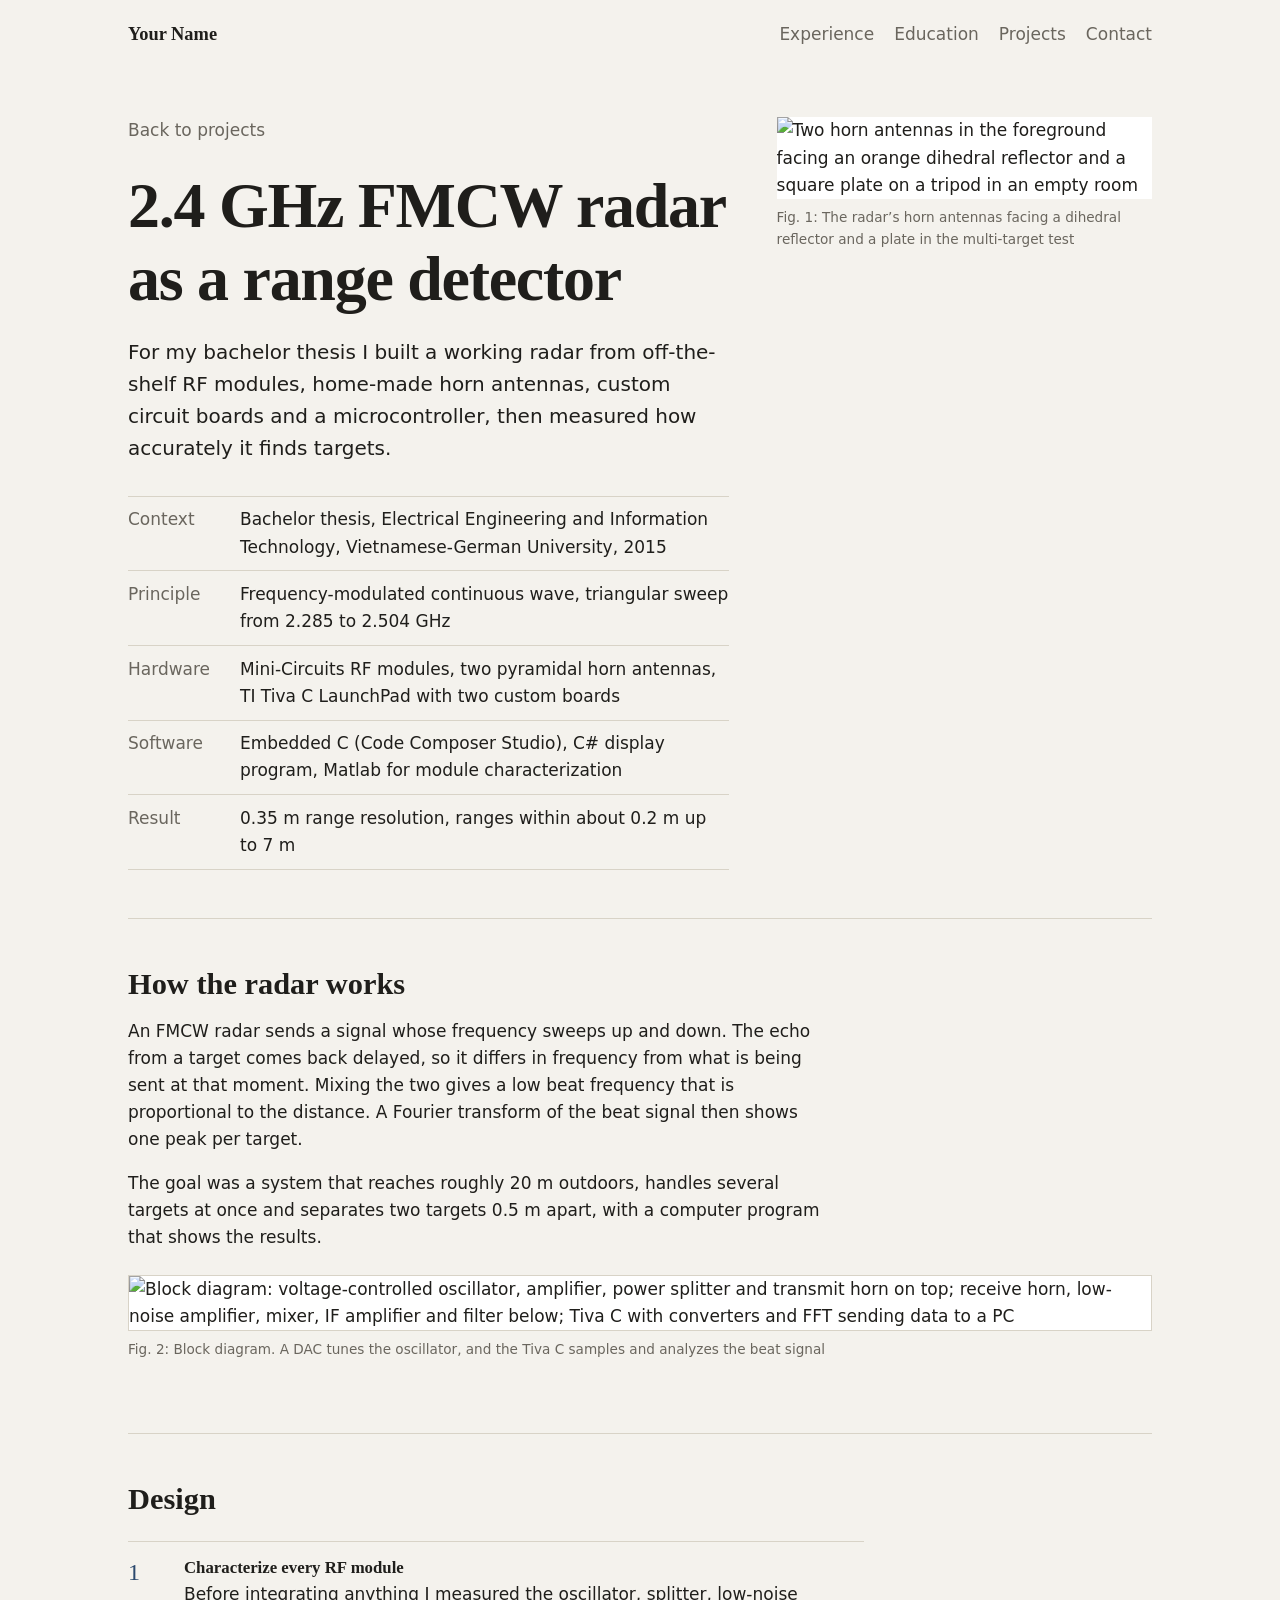
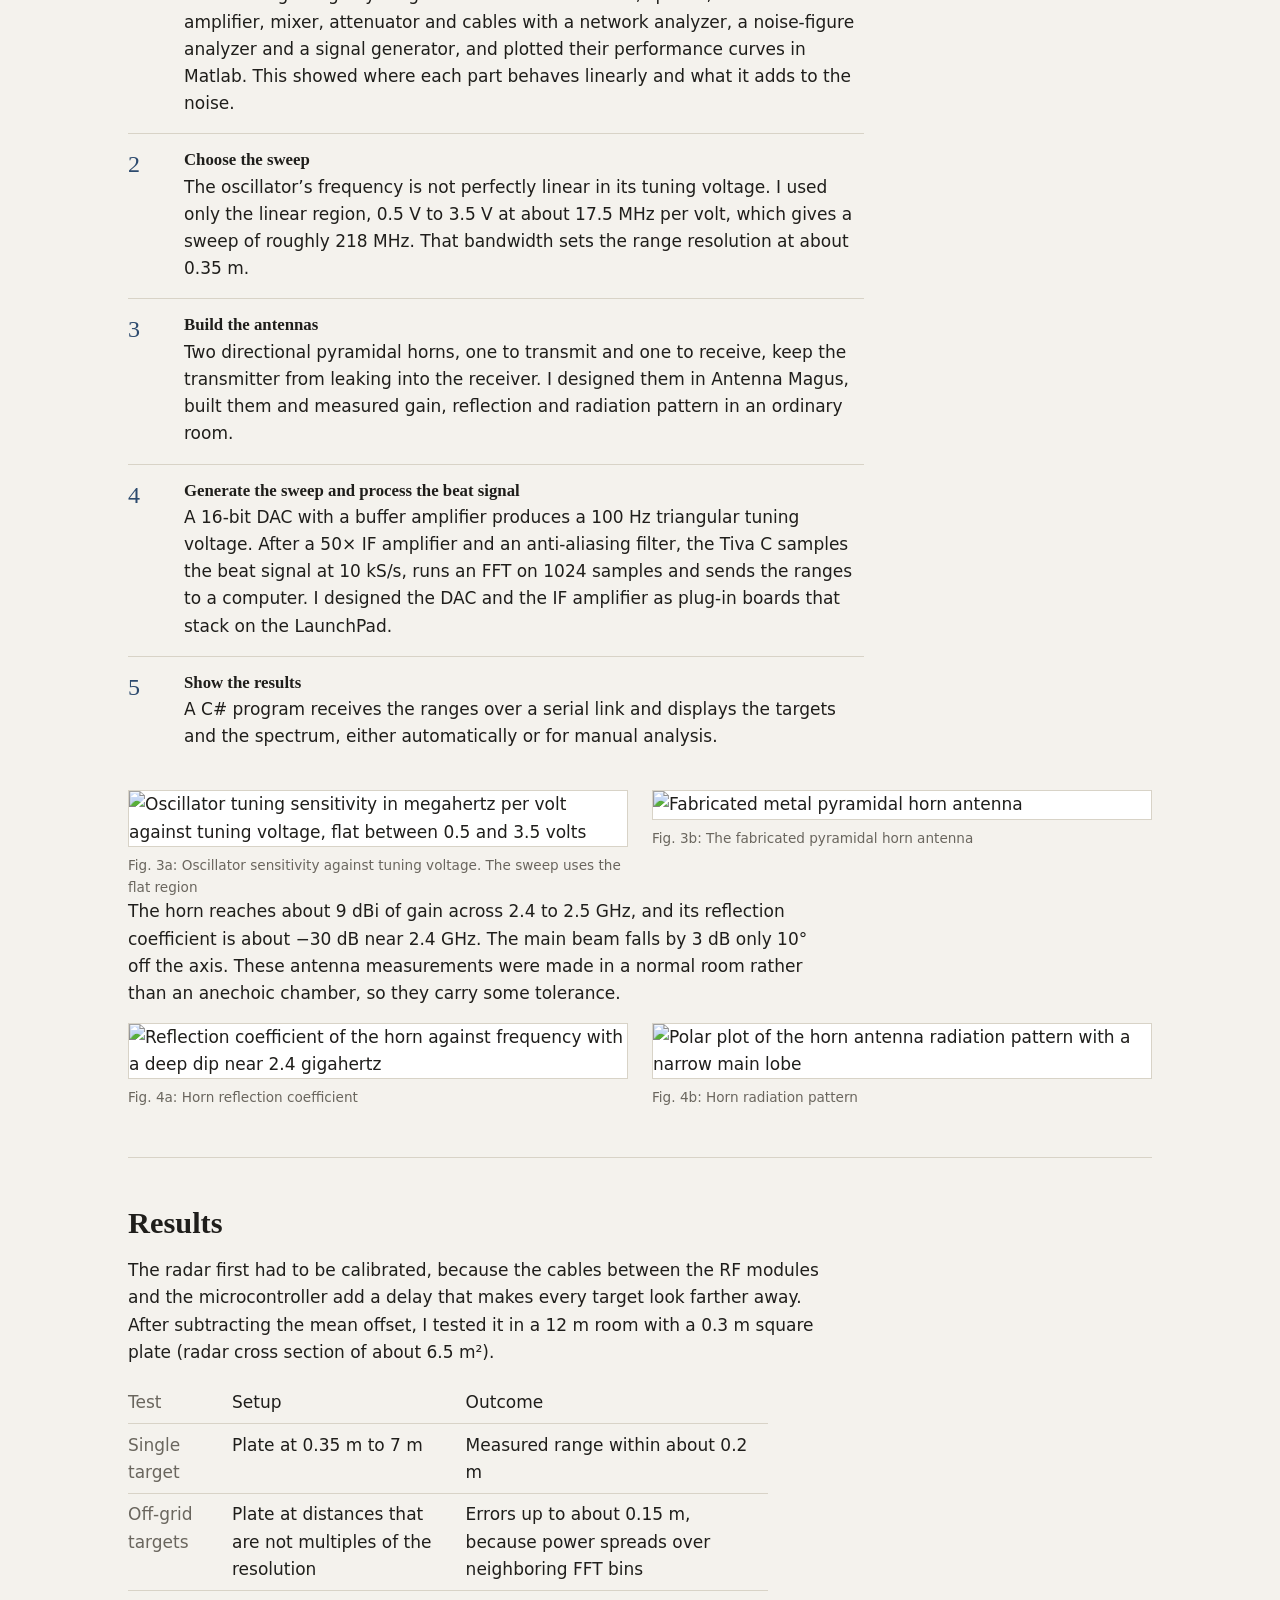
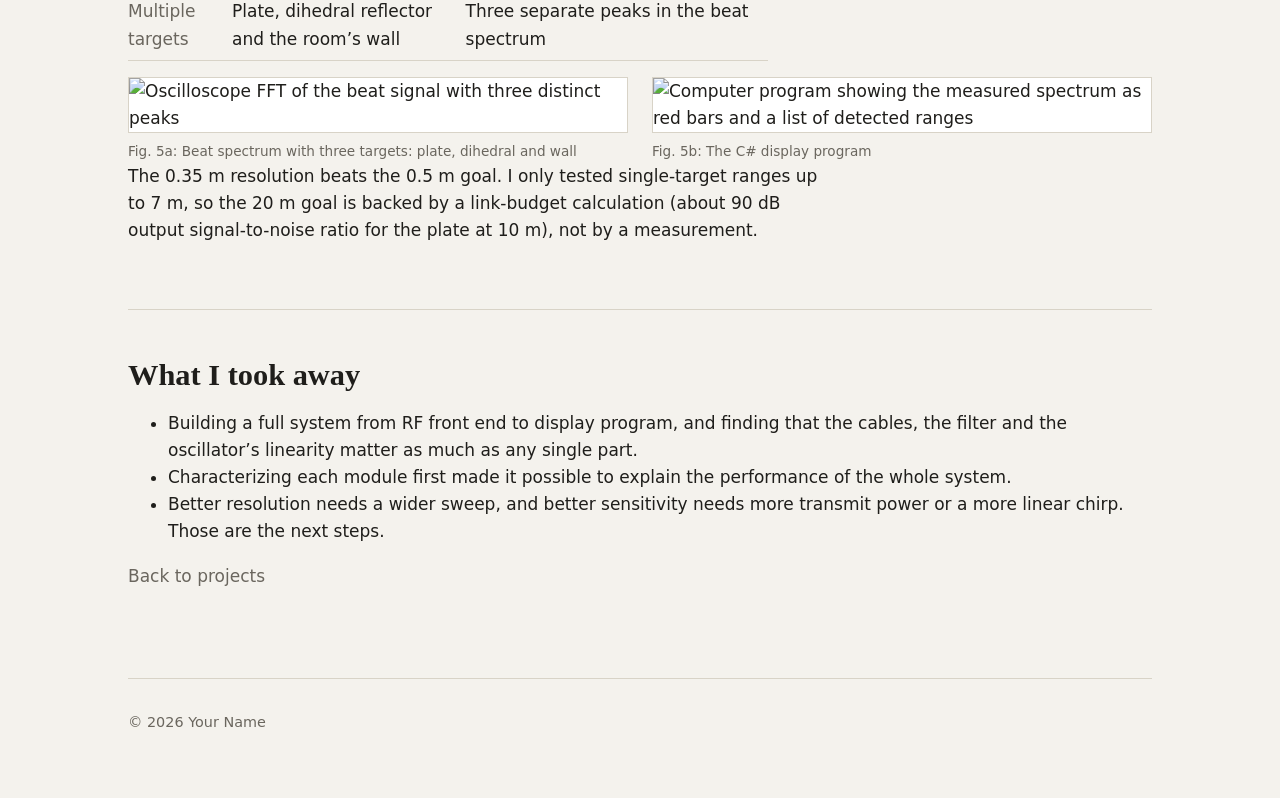
==== projects/fmcw-radar.html @ d1fd4652 "Create fmcw-radar.html" ====
<!DOCTYPE html>
<html lang="en">
<head>
  <meta charset="utf-8">
  <meta name="viewport" content="width=device-width, initial-scale=1">
  <title>2.4 GHz FMCW radar as a range detector — Your Name</title>
  <meta name="description" content="Bachelor thesis: designing, building and characterizing a 2.4 GHz frequency-modulated continuous-wave radar from RF modules, custom horn antennas and a microcontroller.">
  <meta name="theme-color" content="#f4f2ed">
  <link rel="stylesheet" href="../style.css">
</head>

<body class="case">
  <a class="skip" href="#main">Skip to content</a>

  <header class="site-header">
    <a class="brand" href="../index.html">Your Name</a>
    <nav aria-label="Main">
      <a href="../index.html#experience">Experience</a>
      <a href="../index.html#education">Education</a>
      <a href="../index.html#projects">Projects</a>
      <a href="../index.html#contact">Contact</a>
    </nav>
  </header>

  <main id="main">

    <!-- ===== Title and key facts ===== -->
    <section class="hero">
      <div class="hero-text">
        <a class="back" href="../index.html#projects">Back to projects</a>
        <h1>2.4 GHz FMCW radar as a range detector</h1>
        <p class="lead">
          For my bachelor thesis I built a working radar from off-the-shelf RF modules, home-made horn
          antennas, custom circuit boards and a microcontroller, then measured how accurately it finds targets.
        </p>
        <dl class="facts">
          <div><dt>Context</dt><dd>Bachelor thesis, Electrical Engineering and Information Technology, Vietnamese-German University, 2015</dd></div>
          <div><dt>Principle</dt><dd>Frequency-modulated continuous wave, triangular sweep from 2.285 to 2.504 GHz</dd></div>
          <div><dt>Hardware</dt><dd>Mini-Circuits RF modules, two pyramidal horn antennas, TI Tiva C LaunchPad with two custom boards</dd></div>
          <div><dt>Software</dt><dd>Embedded C (Code Composer Studio), C# display program, Matlab for module characterization</dd></div>
          <div><dt>Result</dt><dd>0.35 m range resolution, ranges within about 0.2 m up to 7 m</dd></div>
        </dl>
      </div>

      <figure class="portrait">
        <img src="../assets/radar-setup.jpg" alt="Two horn antennas in the foreground facing an orange dihedral reflector and a square plate on a tripod in an empty room">
        <figcaption>Fig. 1: The radar’s horn antennas facing a dihedral reflector and a plate in the multi-target test</figcaption>
      </figure>
    </section>

    <!-- ===== How it works ===== -->
    <section id="concept">
      <h2>How the radar works</h2>
      <p>
        An FMCW radar sends a signal whose frequency sweeps up and down. The echo from a target comes
        back delayed, so it differs in frequency from what is being sent at that moment. Mixing the two
        gives a low beat frequency that is proportional to the distance. A Fourier transform of the beat
        signal then shows one peak per target.
      </p>
      <p>
        The goal was a system that reaches roughly 20 m outdoors, handles several targets at once and
        separates two targets 0.5 m apart, with a computer program that shows the results.
      </p>
      <figure>
        <img src="../assets/radar-block.png" alt="Block diagram: voltage-controlled oscillator, amplifier, power splitter and transmit horn on top; receive horn, low-noise amplifier, mixer, IF amplifier and filter below; Tiva C with converters and FFT sending data to a PC">
        <figcaption>Fig. 2: Block diagram. A DAC tunes the oscillator, and the Tiva C samples and analyzes the beat signal</figcaption>
      </figure>
    </section>

    <!-- ===== Design ===== -->
    <section id="design">
      <h2>Design</h2>
      <ol class="steps">
        <li>
          <div>
            <h3>Characterize every RF module</h3>
            <p>Before integrating anything I measured the oscillator, splitter, low-noise amplifier, mixer, attenuator and cables with a network analyzer, a noise-figure analyzer and a signal generator, and plotted their performance curves in Matlab. This showed where each part behaves linearly and what it adds to the noise.</p>
          </div>
        </li>
        <li>
          <div>
            <h3>Choose the sweep</h3>
            <p>The oscillator’s frequency is not perfectly linear in its tuning voltage. I used only the linear region, 0.5 V to 3.5 V at about 17.5 MHz per volt, which gives a sweep of roughly 218 MHz. That bandwidth sets the range resolution at about 0.35 m.</p>
          </div>
        </li>
        <li>
          <div>
            <h3>Build the antennas</h3>
            <p>Two directional pyramidal horns, one to transmit and one to receive, keep the transmitter from leaking into the receiver. I designed them in Antenna Magus, built them and measured gain, reflection and radiation pattern in an ordinary room.</p>
          </div>
        </li>
        <li>
          <div>
            <h3>Generate the sweep and process the beat signal</h3>
            <p>A 16-bit DAC with a buffer amplifier produces a 100 Hz triangular tuning voltage. After a 50× IF amplifier and an anti-aliasing filter, the Tiva C samples the beat signal at 10 kS/s, runs an FFT on 1024 samples and sends the ranges to a computer. I designed the DAC and the IF amplifier as plug-in boards that stack on the LaunchPad.</p>
          </div>
        </li>
        <li>
          <div>
            <h3>Show the results</h3>
            <p>A C# program receives the ranges over a serial link and displays the targets and the spectrum, either automatically or for manual analysis.</p>
          </div>
        </li>
      </ol>

      <div class="figure-row">
        <figure>
          <img src="../assets/radar-vco.png" alt="Oscillator tuning sensitivity in megahertz per volt against tuning voltage, flat between 0.5 and 3.5 volts">
          <figcaption>Fig. 3a: Oscillator sensitivity against tuning voltage. The sweep uses the flat region</figcaption>
        </figure>
        <figure>
          <img src="../assets/radar-horn.jpg" alt="Fabricated metal pyramidal horn antenna">
          <figcaption>Fig. 3b: The fabricated pyramidal horn antenna</figcaption>
        </figure>
      </div>

      <p>
        The horn reaches about 9 dBi of gain across 2.4 to 2.5 GHz, and its reflection coefficient is
        about −30 dB near 2.4 GHz. The main beam falls by 3 dB only 10° off the axis. These antenna
        measurements were made in a normal room rather than an anechoic chamber, so they carry some tolerance.
      </p>
      <div class="figure-row">
        <figure>
          <img src="../assets/radar-horn-s11.png" alt="Reflection coefficient of the horn against frequency with a deep dip near 2.4 gigahertz">
          <figcaption>Fig. 4a: Horn reflection coefficient</figcaption>
        </figure>
        <figure>
          <img src="../assets/radar-horn-pattern.png" alt="Polar plot of the horn antenna radiation pattern with a narrow main lobe">
          <figcaption>Fig. 4b: Horn radiation pattern</figcaption>
        </figure>
      </div>
    </section>

    <!-- ===== Results ===== -->
    <section id="results">
      <h2>Results</h2>
      <p>
        The radar first had to be calibrated, because the cables between the RF modules and the
        microcontroller add a delay that makes every target look farther away. After subtracting the
        mean offset, I tested it in a 12 m room with a 0.3 m square plate (radar cross section of about 6.5 m²).
      </p>
      <table>
        <thead>
          <tr><th>Test</th><td>Setup</td><td>Outcome</td></tr>
        </thead>
        <tbody>
          <tr><th scope="row">Single target</th><td>Plate at 0.35 m to 7 m</td><td>Measured range within about 0.2 m</td></tr>
          <tr><th scope="row">Off-grid targets</th><td>Plate at distances that are not multiples of the resolution</td><td>Errors up to about 0.15 m, because power spreads over neighboring FFT bins</td></tr>
          <tr><th scope="row">Multiple targets</th><td>Plate, dihedral reflector and the room’s wall</td><td>Three separate peaks in the beat spectrum</td></tr>
        </tbody>
      </table>

      <div class="figure-row">
        <figure>
          <img src="../assets/radar-multitarget.png" alt="Oscilloscope FFT of the beat signal with three distinct peaks">
          <figcaption>Fig. 5a: Beat spectrum with three targets: plate, dihedral and wall</figcaption>
        </figure>
        <figure>
          <img src="../assets/radar-gui.png" alt="Computer program showing the measured spectrum as red bars and a list of detected ranges">
          <figcaption>Fig. 5b: The C# display program</figcaption>
        </figure>
      </div>

      <p>
        The 0.35 m resolution beats the 0.5 m goal. I only tested single-target ranges up to 7 m, so the
        20 m goal is backed by a link-budget calculation (about 90 dB output signal-to-noise ratio for the
        plate at 10 m), not by a measurement.
      </p>
    </section>

    <!-- ===== Takeaways ===== -->
    <section id="takeaways">
      <h2>What I took away</h2>
      <ul>
        <li>Building a full system from RF front end to display program, and finding that the cables, the filter and the oscillator’s linearity matter as much as any single part.</li>
        <li>Characterizing each module first made it possible to explain the performance of the whole system.</li>
        <li>Better resolution needs a wider sweep, and better sensitivity needs more transmit power or a more linear chirp. Those are the next steps.</li>
      </ul>
      <p><a class="back" href="../index.html#projects">Back to projects</a></p>
    </section>

  </main>

  <footer class="site-footer">
    <p>© 2026 Your Name</p>
  </footer>
</body>
</html>
---- style.css ----
/* CSS controls how the HTML looks. Each rule is: selector { property: value; } */

/* 1. Variables: define colors and fonts once, reuse them everywhere with var(--name). */
:root {
  --paper: #f4f2ed;   /* page background, warm off-white like the reference */
  --ink: #1f1e1b;     /* main text */
  --muted: #6a665e;   /* secondary text */
  --rule: #d8d3c7;    /* thin divider lines */
  --accent: #2c4a6e;  /* links and buttons: change this to make it yours */

  --serif: Georgia, "Times New Roman", serif;
  --sans: system-ui, -apple-system, "Segoe UI", Roboto, sans-serif;
}

/* 2. Reset: make width calculations predictable and remove default page margin. */
* { box-sizing: border-box; }
html { scroll-behavior: smooth; scroll-padding-top: 4.5rem; }
body {
  margin: 0;
  background: var(--paper);
  color: var(--ink);
  font-family: var(--sans);
  font-size: 1.0625rem;   /* 17px */
  line-height: 1.6;
}

/* 3. Typography */
h1, h2, h3 { font-family: var(--serif); font-weight: 600; line-height: 1.15; margin: 0; }
h1 { font-size: clamp(2.6rem, 6vw, 4rem); letter-spacing: -0.02em; }
h2 { font-size: 1.9rem; margin-bottom: 1.5rem; }
h3 { font-size: 1.2rem; }
p { margin: 0 0 1rem; max-width: 65ch; }   /* ch = width of a "0"; keeps lines readable */
a { color: var(--accent); text-underline-offset: 3px; }
a:hover { text-decoration-thickness: 2px; }

/* Visible outline for keyboard users */
a:focus-visible { outline: 3px solid var(--accent); outline-offset: 3px; }

/* 4. Layout: every section is centered and no wider than 64rem. */
.site-header, main, .site-footer {
  width: min(64rem, 100% - 2.5rem);   /* 2.5rem of breathing room on small screens */
  margin-inline: auto;
}
section { padding: 4rem 0; border-top: 1px solid var(--rule); }
.hero { border-top: 0; }

/* Skip link: hidden until focused */
.skip { position: absolute; left: -999px; }
.skip:focus { left: 1rem; top: 1rem; background: var(--ink); color: var(--paper); padding: .5rem 1rem; }

/* 5. Header: brand on the left, links on the right (flexbox does the spacing). */
.site-header {
  display: flex;
  justify-content: space-between;
  align-items: center;
  flex-wrap: wrap;
  gap: .5rem 1.5rem;
  padding: 1.25rem 0;
}
.brand { font-family: var(--serif); font-weight: 600; font-size: 1.15rem; color: var(--ink); text-decoration: none; }
nav { display: flex; flex-wrap: wrap; gap: 1.25rem; }
nav a { color: var(--muted); text-decoration: none; }
nav a:hover { color: var(--ink); }

/* 6. Hero: text on the left, portrait on the right (grid = two columns). */
.hero {
  display: grid;
  grid-template-columns: 1.6fr 1fr;
  gap: 3rem;
  align-items: start;
  padding-top: 3rem;
}
.kicker { color: var(--muted); margin-bottom: .75rem; }
.lead { font-size: 1.25rem; margin-top: 1.25rem; }

.button {
  display: inline-block;
  background: var(--accent);
  color: var(--paper);
  padding: .65rem 1.2rem;
  border-radius: 4px;
  text-decoration: none;
  margin: 0 .5rem .5rem 0;
}
.button:hover { background: var(--ink); }
.button-quiet { background: transparent; color: var(--accent); border: 1px solid var(--accent); }
.button-quiet:hover { background: var(--accent); color: var(--paper); }

/* Facts list under the hero text */
.facts { margin: 2rem 0 0; border-top: 1px solid var(--rule); }
.facts div { display: grid; grid-template-columns: 7rem 1fr; padding: .6rem 0; border-bottom: 1px solid var(--rule); }
.facts dt { color: var(--muted); }
.facts dd { margin: 0; }

/* Portrait figure and caption */
.portrait { margin: 0; }
.portrait-box {
  aspect-ratio: 4 / 5;
  background: #e6e2d8;
  border: 1px solid var(--rule);
  display: grid;
  place-items: center;
  color: var(--muted);
}
.portrait img { width: 100%; height: auto; display: block; }
figcaption { margin-top: .5rem; font-size: .85rem; color: var(--muted); }

/* 7. Experience: date column on the left, details on the right */
.entry { display: grid; grid-template-columns: 11rem 1fr; gap: 1.5rem; padding: 1.5rem 0; border-top: 1px solid var(--rule); }
.entry:first-of-type { border-top: 0; padding-top: 0; }
.entry-meta { color: var(--muted); font-size: .95rem; margin: 0; }
.org { color: var(--muted); margin: .25rem 0 .75rem; }
.entry ul { margin: 0; padding-left: 1.2rem; max-width: 65ch; }
.entry li { margin-bottom: .4rem; }

/* 8. Projects */
.section-note { color: var(--muted); }
.project { padding: 1.5rem 0; border-top: 1px solid var(--rule); }
.project h3 { margin-bottom: .5rem; }
table { border-collapse: collapse; margin: 1rem 0; width: 100%; max-width: 40rem; }
th, td { text-align: left; vertical-align: top; padding: .45rem 1rem .45rem 0; border-bottom: 1px solid var(--rule); }
th { width: 6.5rem; font-weight: 500; color: var(--muted); }

/* 9. Skills: three columns that stack on small screens automatically */
.skills { display: grid; grid-template-columns: repeat(auto-fit, minmax(14rem, 1fr)); gap: 2rem; }
.skills h3 { margin-bottom: .4rem; }
.skills p { margin: 0; color: var(--muted); }

/* 10. Contact and footer */
.links { list-style: none; padding: 0; margin: 0; }
.links li { margin-bottom: .4rem; }
.site-footer { padding: 2rem 0 3rem; border-top: 1px solid var(--rule); color: var(--muted); font-size: .9rem; }

/* 11. Responsive: below 700px wide, stack columns instead of side by side. */
@media (max-width: 700px) {
  .hero { grid-template-columns: 1fr; }
  .portrait { max-width: 18rem; }
  .entry { grid-template-columns: 1fr; gap: .5rem; }
}

/* Respect people who turn off animations in their system settings. */
@media (prefers-reduced-motion: reduce) {
  html { scroll-behavior: auto; }
}

/* ===== Case-study pages (projects/*.html) ===== */

/* Small "back" link above the page title */
.back { display: inline-block; margin-bottom: 1.5rem; color: var(--muted); text-decoration: none; }
.back:hover { color: var(--ink); }

/* Figures inside the text: image on top, caption below */
main figure { margin: 1.5rem 0; }
main figure img { width: 100%; height: auto; display: block; border: 1px solid var(--rule); background: #fff; }
.hero .portrait img { border: 0; }

/* Two figures side by side; they stack on narrow screens */
.figure-row { display: grid; grid-template-columns: repeat(auto-fit, minmax(16rem, 1fr)); gap: 1.5rem; }
.figure-row figure { margin: 0; }

/* Process steps: numbering is correct here because the content really is a sequence */
.steps { list-style: none; counter-reset: step; padding: 0; margin: 1.5rem 0; max-width: 46rem; }
.steps li { counter-increment: step; display: grid; grid-template-columns: 2.5rem 1fr; gap: 0 1rem; padding: 1rem 0; border-top: 1px solid var(--rule); }
.steps li::before { content: counter(step); font-family: var(--serif); font-size: 1.5rem; line-height: 1.2; color: var(--accent); }
.steps h3 { font-size: 1.05rem; margin-bottom: .25rem; }
.steps p { margin: 0; }

/* Case-study sections have a little less vertical padding than the home page */
.case section { padding: 3rem 0; }
.case h2 { margin-bottom: 1rem; }
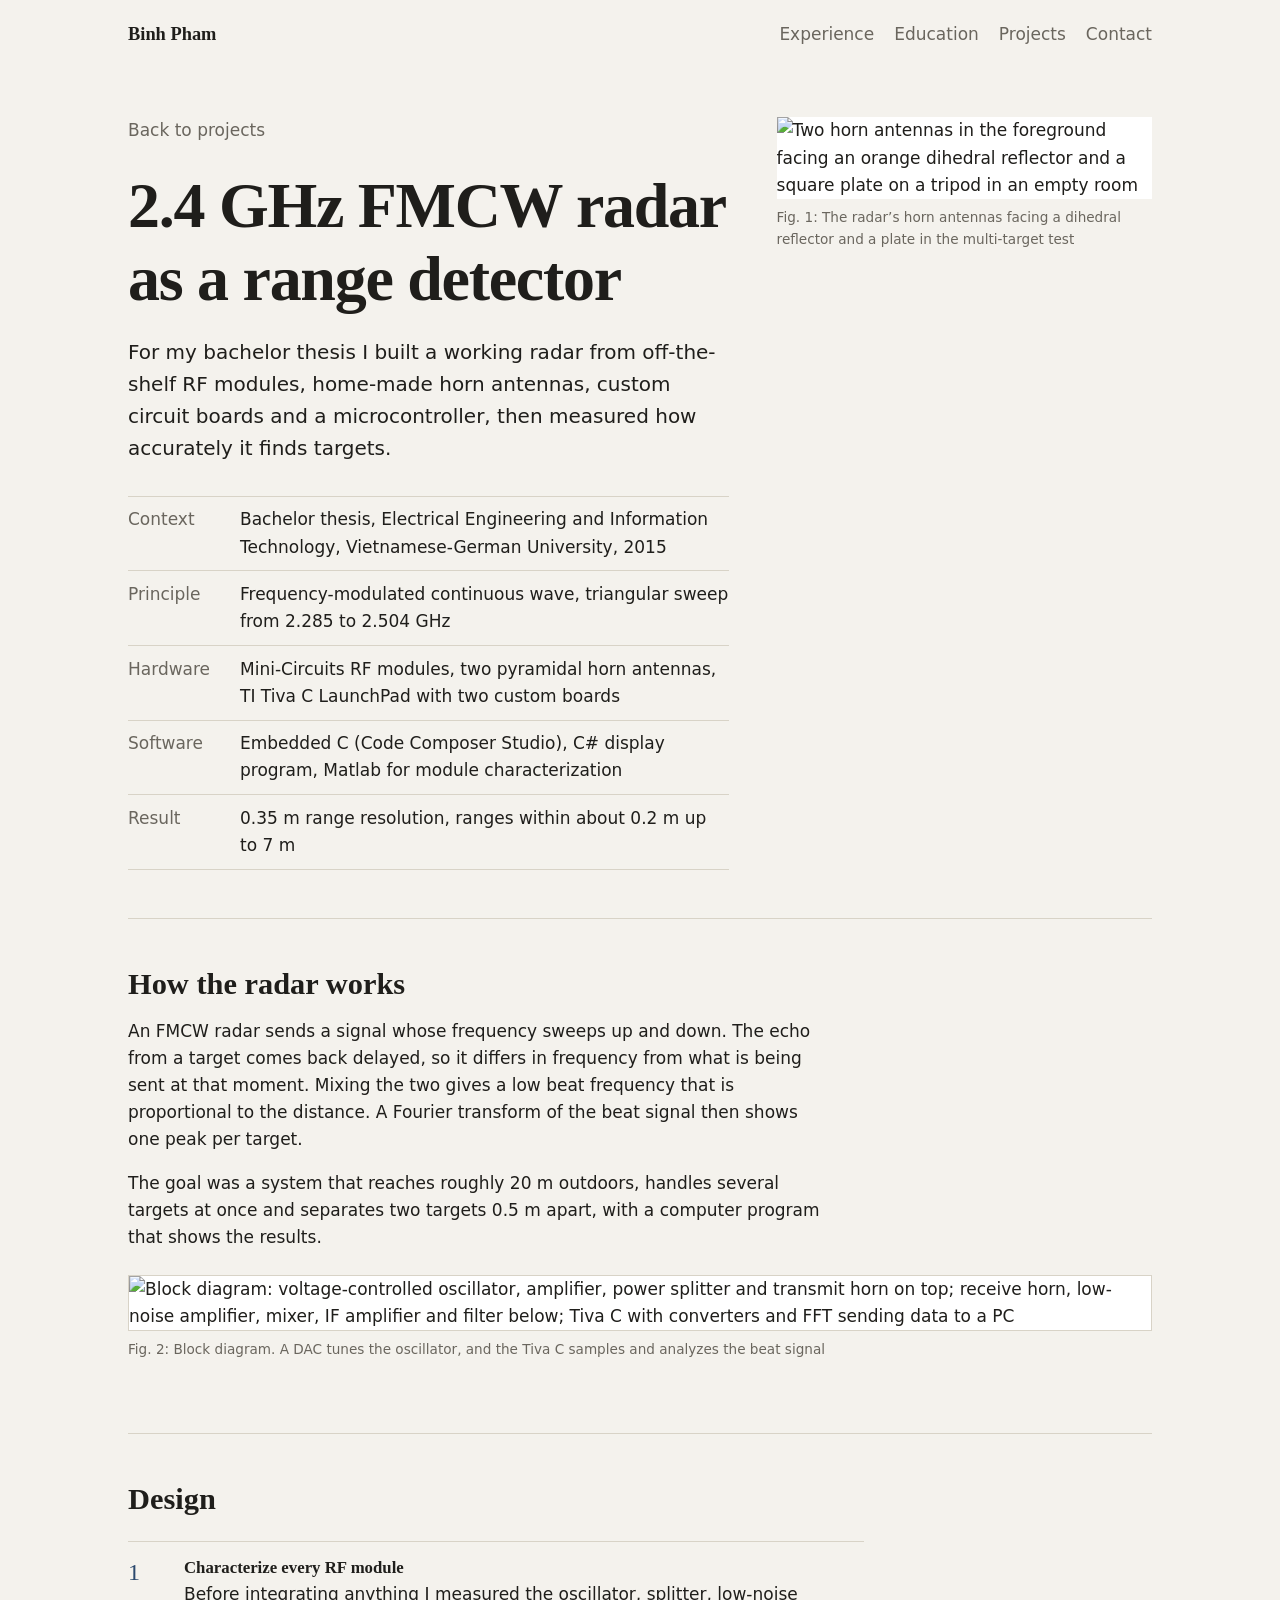
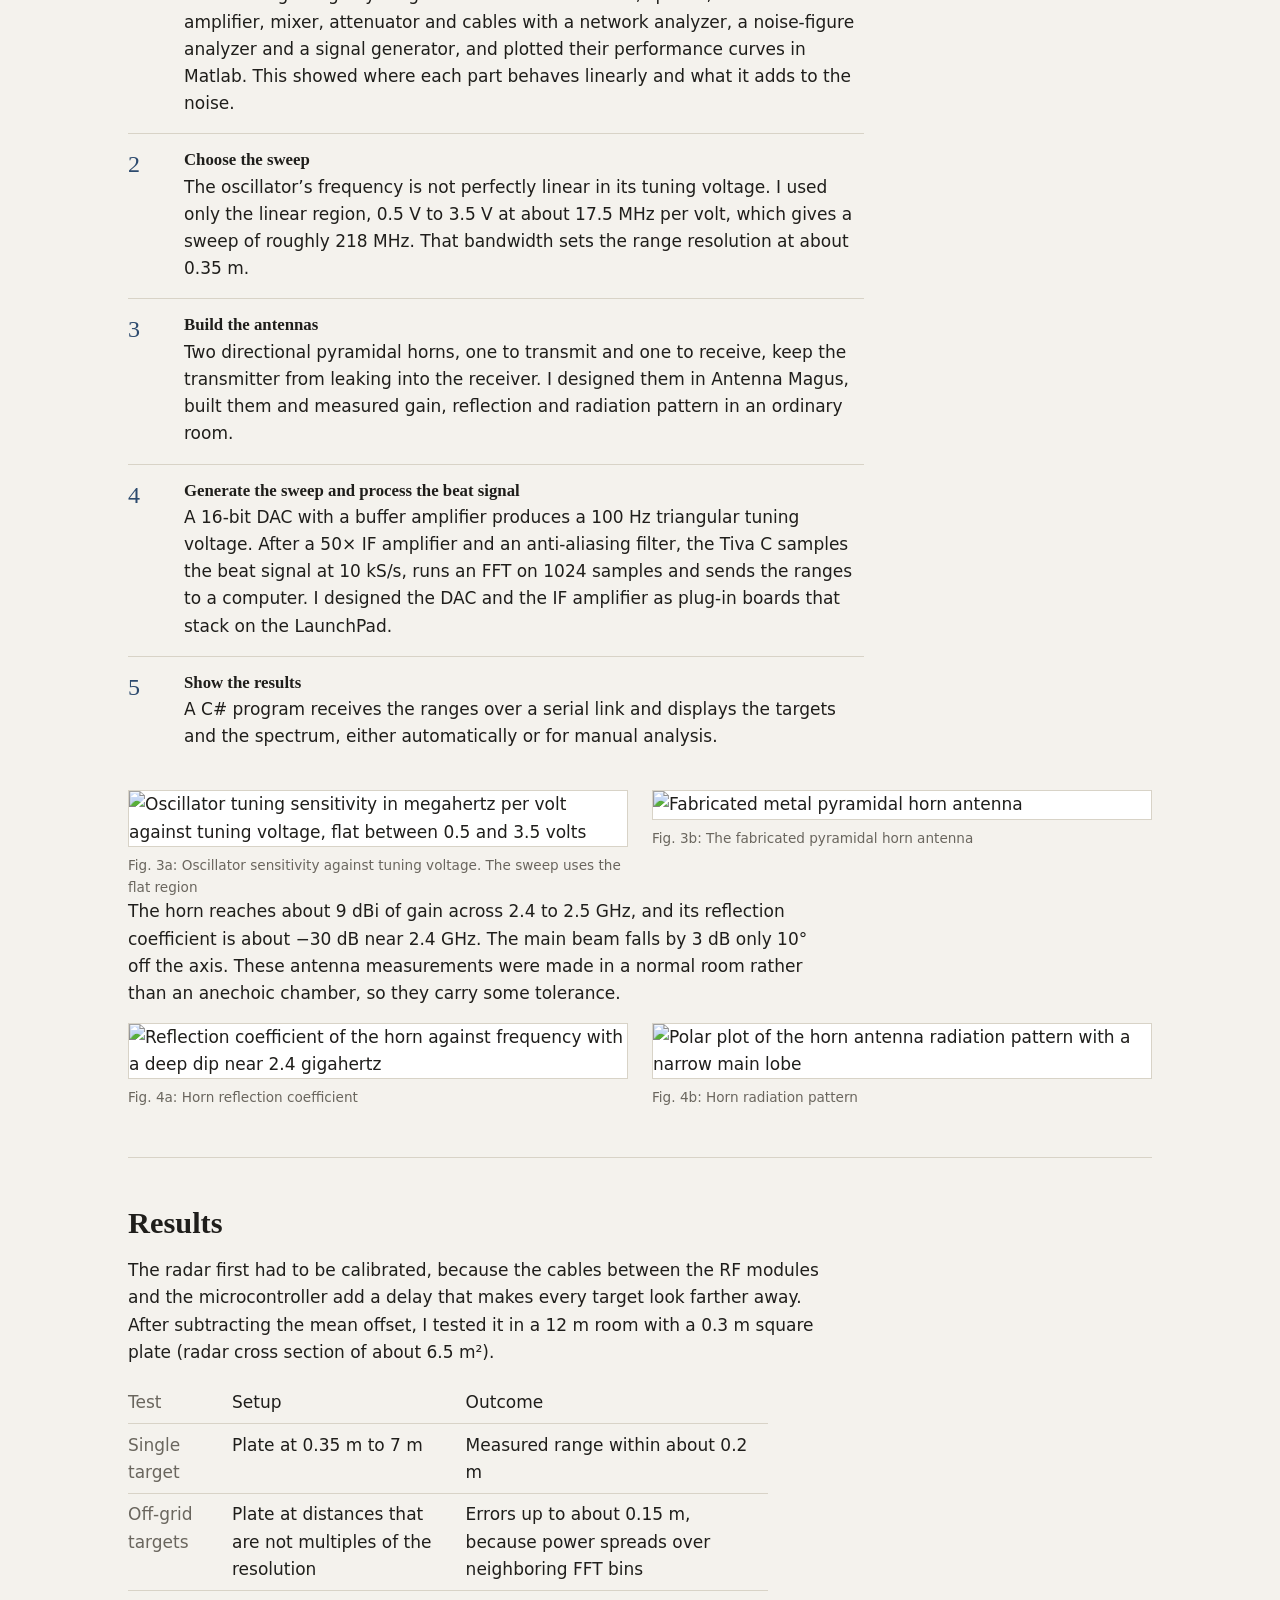
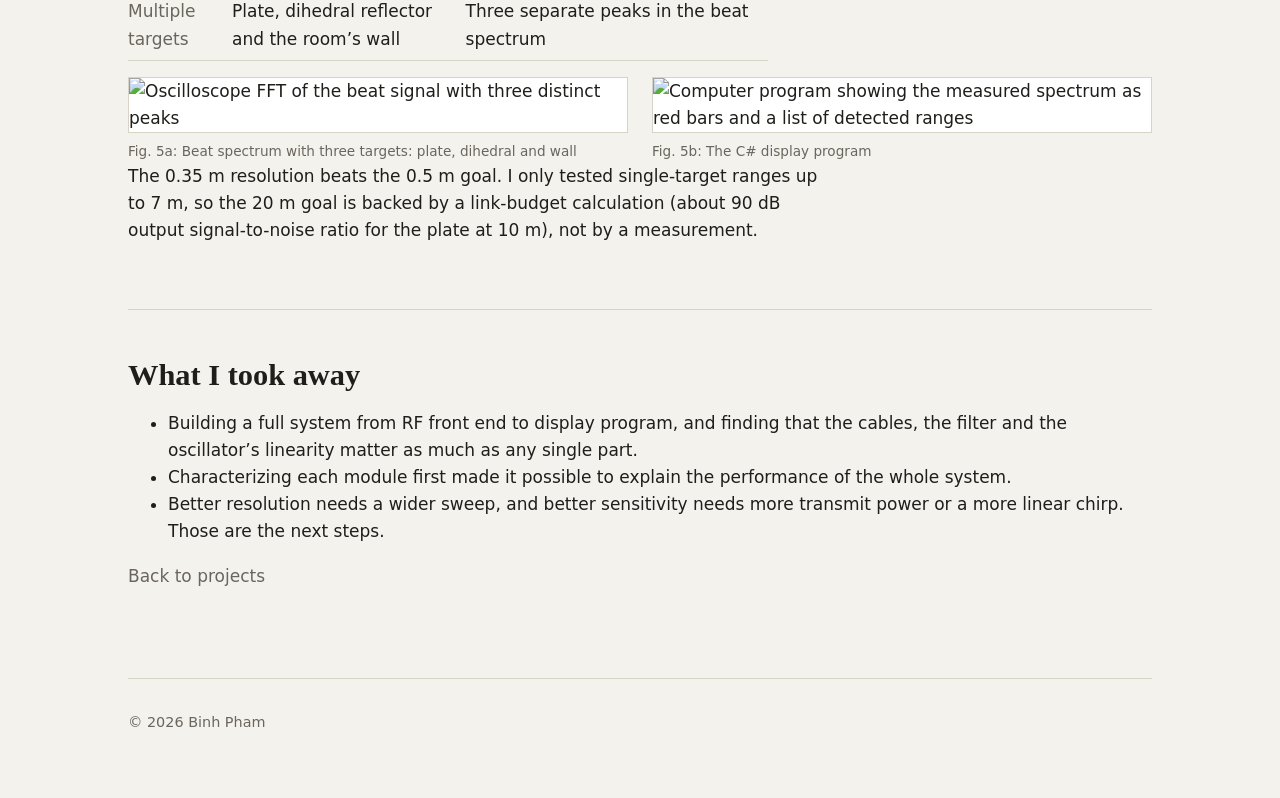
==== commit 70e2d2cc: "Update fmcw-radar.html" ====
--- a/projects/fmcw-radar.html
+++ b/projects/fmcw-radar.html
@@ -3,7 +3,7 @@
 <head>
   <meta charset="utf-8">
   <meta name="viewport" content="width=device-width, initial-scale=1">
-  <title>2.4 GHz FMCW radar as a range detector — Your Name</title>
+  <title>2.4 GHz FMCW radar as a range detector — Binh Pham</title>
   <meta name="description" content="Bachelor thesis: designing, building and characterizing a 2.4 GHz frequency-modulated continuous-wave radar from RF modules, custom horn antennas and a microcontroller.">
   <meta name="theme-color" content="#f4f2ed">
   <link rel="stylesheet" href="../style.css">
@@ -13,7 +13,7 @@
   <a class="skip" href="#main">Skip to content</a>
 
   <header class="site-header">
-    <a class="brand" href="../index.html">Your Name</a>
+    <a class="brand" href="../index.html">Binh Pham</a>
     <nav aria-label="Main">
       <a href="../index.html#experience">Experience</a>
       <a href="../index.html#education">Education</a>
@@ -182,7 +182,7 @@
   </main>
 
   <footer class="site-footer">
-    <p>© 2026 Your Name</p>
+    <p>© 2026 Binh Pham</p>
   </footer>
 </body>
 </html>
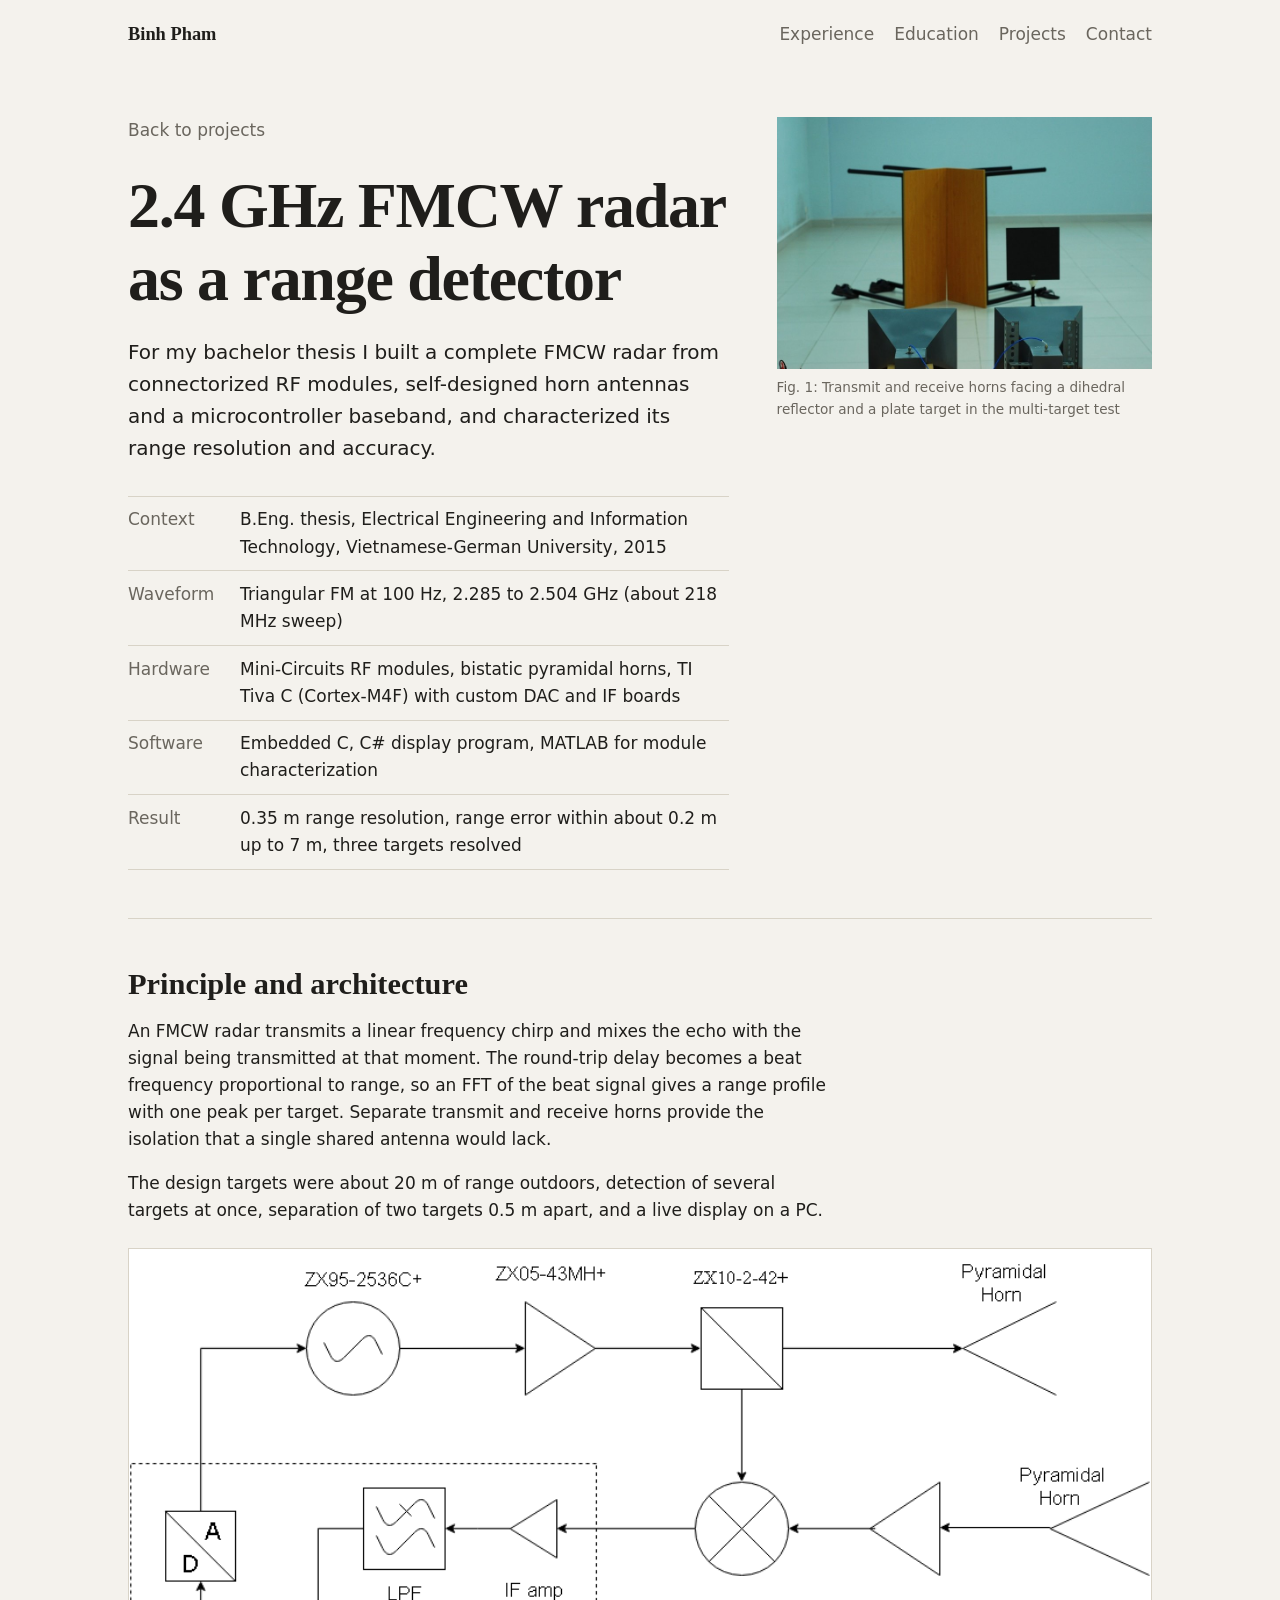
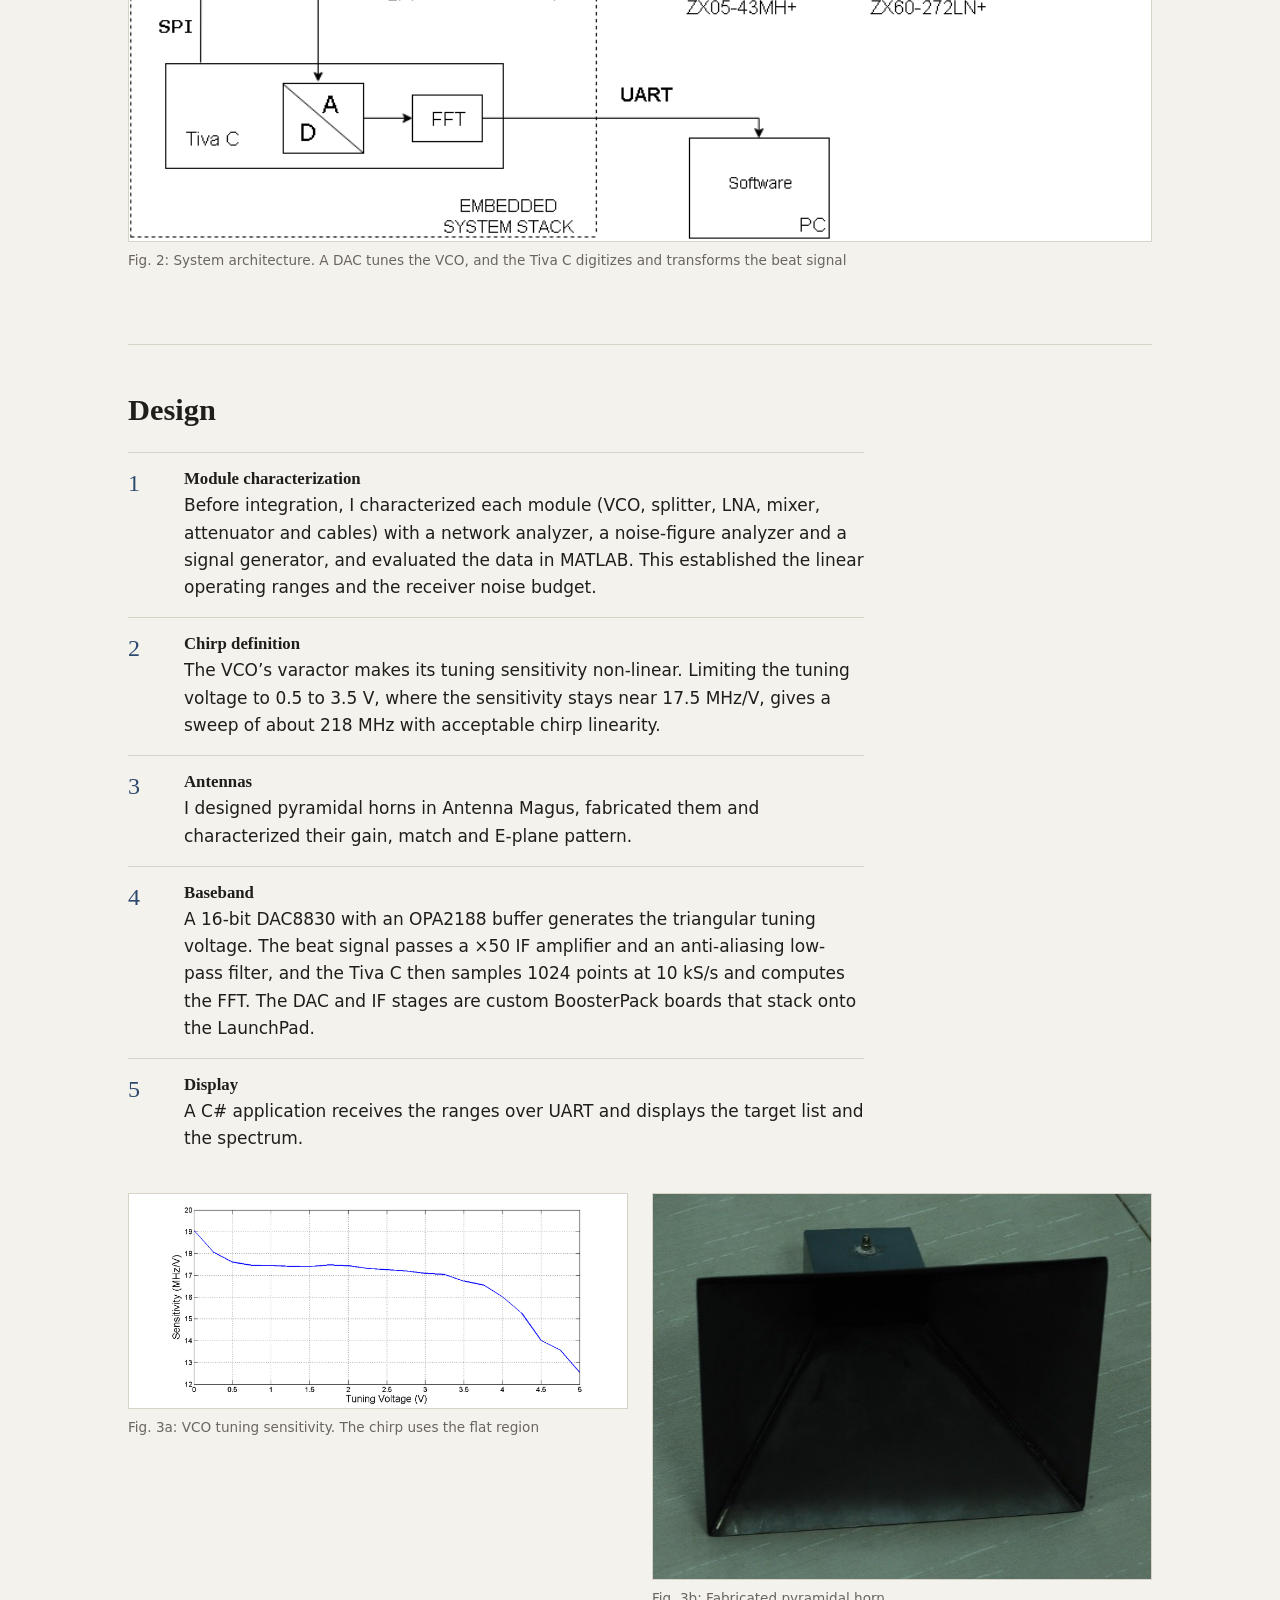
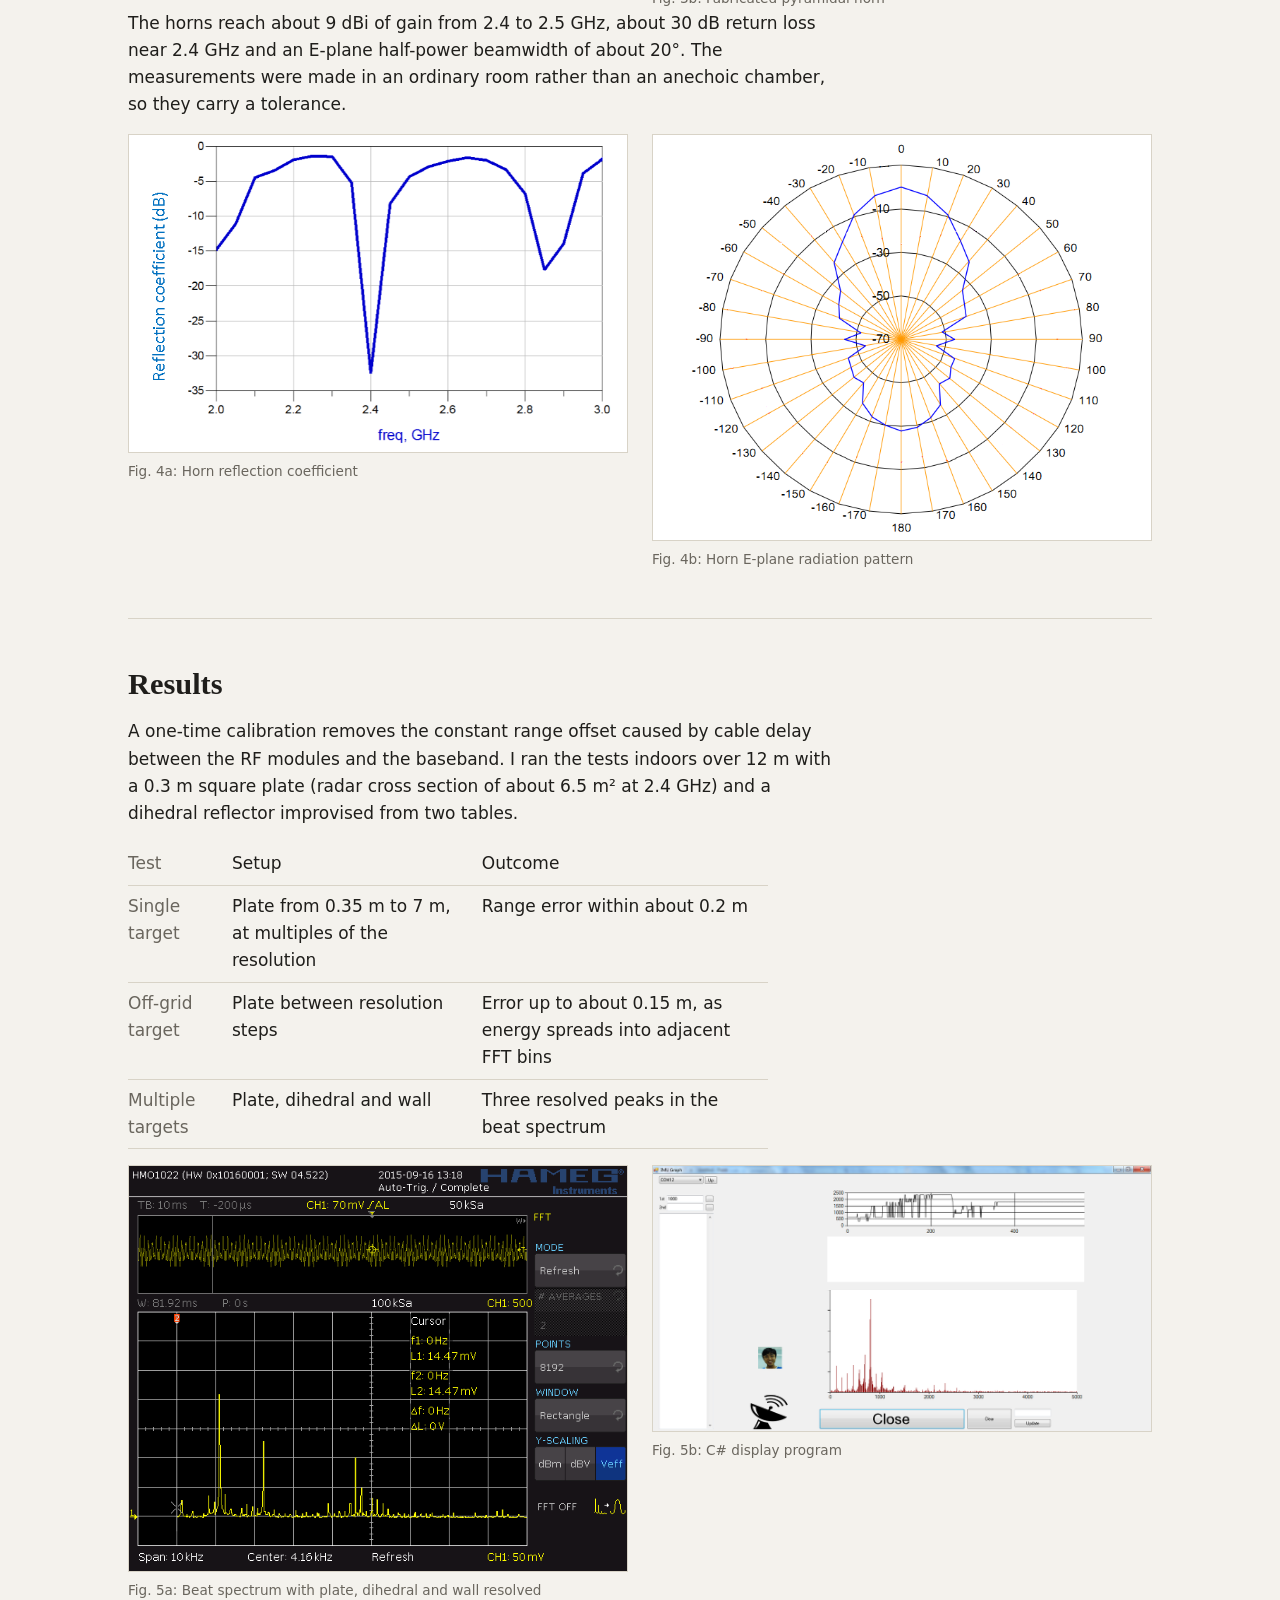
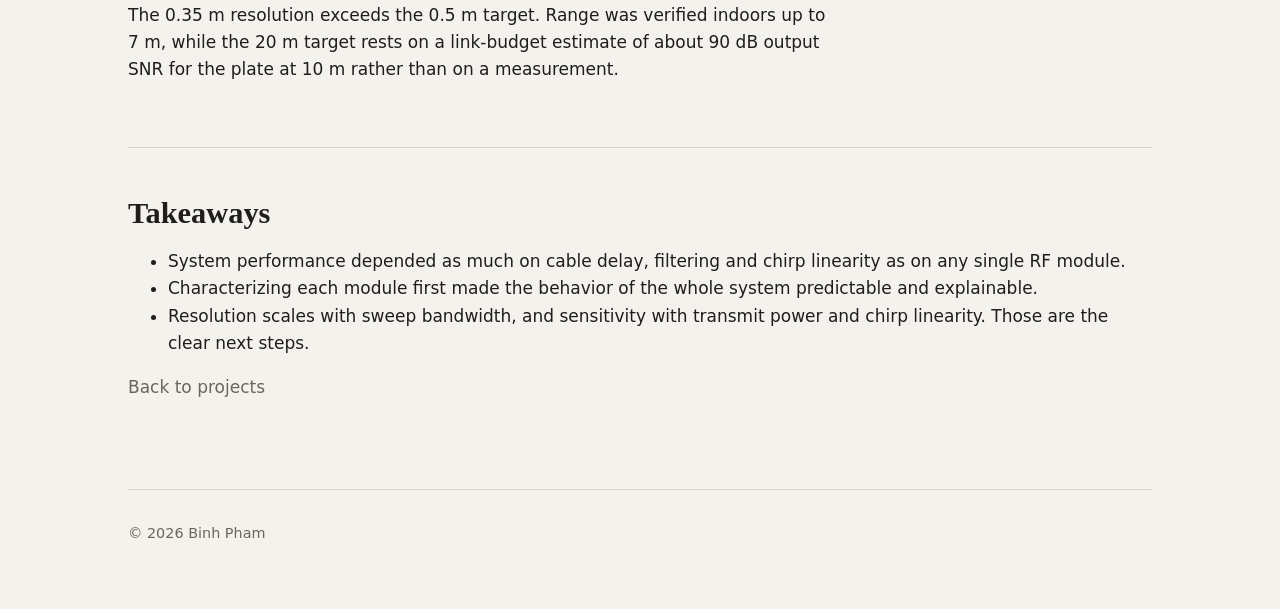
==== commit b61a8715: "Refine project cards and case-study pages Tighten language to an engineering register, correct the G" ====
--- a/projects/fmcw-radar.html
+++ b/projects/fmcw-radar.html
@@ -4,7 +4,7 @@
   <meta charset="utf-8">
   <meta name="viewport" content="width=device-width, initial-scale=1">
   <title>2.4 GHz FMCW radar as a range detector — Binh Pham</title>
-  <meta name="description" content="Bachelor thesis: designing, building and characterizing a 2.4 GHz frequency-modulated continuous-wave radar from RF modules, custom horn antennas and a microcontroller.">
+  <meta name="description" content="Bachelor thesis: a 2.4 GHz FMCW radar built from connectorized RF modules, self-designed horn antennas and a microcontroller baseband, characterized for range resolution and accuracy.">
   <meta name="theme-color" content="#f4f2ed">
   <link rel="stylesheet" href="../style.css">
 </head>
@@ -30,40 +30,40 @@
         <a class="back" href="../index.html#projects">Back to projects</a>
         <h1>2.4 GHz FMCW radar as a range detector</h1>
         <p class="lead">
-          For my bachelor thesis I built a working radar from off-the-shelf RF modules, home-made horn
-          antennas, custom circuit boards and a microcontroller, then measured how accurately it finds targets.
+          For my bachelor thesis I built a complete FMCW radar from connectorized RF modules, self-designed
+          horn antennas and a microcontroller baseband, and characterized its range resolution and accuracy.
         </p>
         <dl class="facts">
-          <div><dt>Context</dt><dd>Bachelor thesis, Electrical Engineering and Information Technology, Vietnamese-German University, 2015</dd></div>
-          <div><dt>Principle</dt><dd>Frequency-modulated continuous wave, triangular sweep from 2.285 to 2.504 GHz</dd></div>
-          <div><dt>Hardware</dt><dd>Mini-Circuits RF modules, two pyramidal horn antennas, TI Tiva C LaunchPad with two custom boards</dd></div>
-          <div><dt>Software</dt><dd>Embedded C (Code Composer Studio), C# display program, Matlab for module characterization</dd></div>
-          <div><dt>Result</dt><dd>0.35 m range resolution, ranges within about 0.2 m up to 7 m</dd></div>
+          <div><dt>Context</dt><dd>B.Eng. thesis, Electrical Engineering and Information Technology, Vietnamese-German University, 2015</dd></div>
+          <div><dt>Waveform</dt><dd>Triangular FM at 100 Hz, 2.285 to 2.504 GHz (about 218 MHz sweep)</dd></div>
+          <div><dt>Hardware</dt><dd>Mini-Circuits RF modules, bistatic pyramidal horns, TI Tiva C (Cortex-M4F) with custom DAC and IF boards</dd></div>
+          <div><dt>Software</dt><dd>Embedded C, C# display program, MATLAB for module characterization</dd></div>
+          <div><dt>Result</dt><dd>0.35 m range resolution, range error within about 0.2 m up to 7 m, three targets resolved</dd></div>
         </dl>
       </div>
 
       <figure class="portrait">
         <img src="../assets/radar-setup.jpg" alt="Two horn antennas in the foreground facing an orange dihedral reflector and a square plate on a tripod in an empty room">
-        <figcaption>Fig. 1: The radar’s horn antennas facing a dihedral reflector and a plate in the multi-target test</figcaption>
+        <figcaption>Fig. 1: Transmit and receive horns facing a dihedral reflector and a plate target in the multi-target test</figcaption>
       </figure>
     </section>
 
-    <!-- ===== How it works ===== -->
+    <!-- ===== Principle and architecture ===== -->
     <section id="concept">
-      <h2>How the radar works</h2>
+      <h2>Principle and architecture</h2>
       <p>
-        An FMCW radar sends a signal whose frequency sweeps up and down. The echo from a target comes
-        back delayed, so it differs in frequency from what is being sent at that moment. Mixing the two
-        gives a low beat frequency that is proportional to the distance. A Fourier transform of the beat
-        signal then shows one peak per target.
+        An FMCW radar transmits a linear frequency chirp and mixes the echo with the signal being transmitted
+        at that moment. The round-trip delay becomes a beat frequency proportional to range, so an FFT of the
+        beat signal gives a range profile with one peak per target. Separate transmit and receive horns provide
+        the isolation that a single shared antenna would lack.
       </p>
       <p>
-        The goal was a system that reaches roughly 20 m outdoors, handles several targets at once and
-        separates two targets 0.5 m apart, with a computer program that shows the results.
+        The design targets were about 20 m of range outdoors, detection of several targets at once, separation
+        of two targets 0.5 m apart, and a live display on a PC.
       </p>
       <figure>
         <img src="../assets/radar-block.png" alt="Block diagram: voltage-controlled oscillator, amplifier, power splitter and transmit horn on top; receive horn, low-noise amplifier, mixer, IF amplifier and filter below; Tiva C with converters and FFT sending data to a PC">
-        <figcaption>Fig. 2: Block diagram. A DAC tunes the oscillator, and the Tiva C samples and analyzes the beat signal</figcaption>
+        <figcaption>Fig. 2: System architecture. A DAC tunes the VCO, and the Tiva C digitizes and transforms the beat signal</figcaption>
       </figure>
     </section>
 
@@ -73,51 +73,51 @@
       <ol class="steps">
         <li>
           <div>
-            <h3>Characterize every RF module</h3>
-            <p>Before integrating anything I measured the oscillator, splitter, low-noise amplifier, mixer, attenuator and cables with a network analyzer, a noise-figure analyzer and a signal generator, and plotted their performance curves in Matlab. This showed where each part behaves linearly and what it adds to the noise.</p>
+            <h3>Module characterization</h3>
+            <p>Before integration, I characterized each module (VCO, splitter, LNA, mixer, attenuator and cables) with a network analyzer, a noise-figure analyzer and a signal generator, and evaluated the data in MATLAB. This established the linear operating ranges and the receiver noise budget.</p>
           </div>
         </li>
         <li>
           <div>
-            <h3>Choose the sweep</h3>
-            <p>The oscillator’s frequency is not perfectly linear in its tuning voltage. I used only the linear region, 0.5 V to 3.5 V at about 17.5 MHz per volt, which gives a sweep of roughly 218 MHz. That bandwidth sets the range resolution at about 0.35 m.</p>
+            <h3>Chirp definition</h3>
+            <p>The VCO’s varactor makes its tuning sensitivity non-linear. Limiting the tuning voltage to 0.5 to 3.5 V, where the sensitivity stays near 17.5 MHz/V, gives a sweep of about 218 MHz with acceptable chirp linearity.</p>
           </div>
         </li>
         <li>
           <div>
-            <h3>Build the antennas</h3>
-            <p>Two directional pyramidal horns, one to transmit and one to receive, keep the transmitter from leaking into the receiver. I designed them in Antenna Magus, built them and measured gain, reflection and radiation pattern in an ordinary room.</p>
+            <h3>Antennas</h3>
+            <p>I designed pyramidal horns in Antenna Magus, fabricated them and characterized their gain, match and E-plane pattern.</p>
           </div>
         </li>
         <li>
           <div>
-            <h3>Generate the sweep and process the beat signal</h3>
-            <p>A 16-bit DAC with a buffer amplifier produces a 100 Hz triangular tuning voltage. After a 50× IF amplifier and an anti-aliasing filter, the Tiva C samples the beat signal at 10 kS/s, runs an FFT on 1024 samples and sends the ranges to a computer. I designed the DAC and the IF amplifier as plug-in boards that stack on the LaunchPad.</p>
+            <h3>Baseband</h3>
+            <p>A 16-bit DAC8830 with an OPA2188 buffer generates the triangular tuning voltage. The beat signal passes a ×50 IF amplifier and an anti-aliasing low-pass filter, and the Tiva C then samples 1024 points at 10 kS/s and computes the FFT. The DAC and IF stages are custom BoosterPack boards that stack onto the LaunchPad.</p>
           </div>
         </li>
         <li>
           <div>
-            <h3>Show the results</h3>
-            <p>A C# program receives the ranges over a serial link and displays the targets and the spectrum, either automatically or for manual analysis.</p>
+            <h3>Display</h3>
+            <p>A C# application receives the ranges over UART and displays the target list and the spectrum.</p>
           </div>
         </li>
       </ol>
 
       <div class="figure-row">
         <figure>
-          <img src="../assets/radar-vco.png" alt="Oscillator tuning sensitivity in megahertz per volt against tuning voltage, flat between 0.5 and 3.5 volts">
-          <figcaption>Fig. 3a: Oscillator sensitivity against tuning voltage. The sweep uses the flat region</figcaption>
+          <img src="../assets/radar-vco.png" alt="VCO tuning sensitivity in megahertz per volt against tuning voltage, flat between 0.5 and 3.5 volts">
+          <figcaption>Fig. 3a: VCO tuning sensitivity. The chirp uses the flat region</figcaption>
         </figure>
         <figure>
           <img src="../assets/radar-horn.jpg" alt="Fabricated metal pyramidal horn antenna">
-          <figcaption>Fig. 3b: The fabricated pyramidal horn antenna</figcaption>
+          <figcaption>Fig. 3b: Fabricated pyramidal horn</figcaption>
         </figure>
       </div>
 
       <p>
-        The horn reaches about 9 dBi of gain across 2.4 to 2.5 GHz, and its reflection coefficient is
-        about −30 dB near 2.4 GHz. The main beam falls by 3 dB only 10° off the axis. These antenna
-        measurements were made in a normal room rather than an anechoic chamber, so they carry some tolerance.
+        The horns reach about 9 dBi of gain from 2.4 to 2.5 GHz, about 30 dB return loss near 2.4 GHz and an
+        E-plane half-power beamwidth of about 20°. The measurements were made in an ordinary room rather than
+        an anechoic chamber, so they carry a tolerance.
       </p>
       <div class="figure-row">
         <figure>
@@ -126,7 +126,7 @@
         </figure>
         <figure>
           <img src="../assets/radar-horn-pattern.png" alt="Polar plot of the horn antenna radiation pattern with a narrow main lobe">
-          <figcaption>Fig. 4b: Horn radiation pattern</figcaption>
+          <figcaption>Fig. 4b: Horn E-plane radiation pattern</figcaption>
         </figure>
       </div>
     </section>
@@ -135,46 +135,46 @@
     <section id="results">
       <h2>Results</h2>
       <p>
-        The radar first had to be calibrated, because the cables between the RF modules and the
-        microcontroller add a delay that makes every target look farther away. After subtracting the
-        mean offset, I tested it in a 12 m room with a 0.3 m square plate (radar cross section of about 6.5 m²).
+        A one-time calibration removes the constant range offset caused by cable delay between the RF modules
+        and the baseband. I ran the tests indoors over 12 m with a 0.3 m square plate (radar cross section of
+        about 6.5 m² at 2.4 GHz) and a dihedral reflector improvised from two tables.
       </p>
       <table>
         <thead>
           <tr><th>Test</th><td>Setup</td><td>Outcome</td></tr>
         </thead>
         <tbody>
-          <tr><th scope="row">Single target</th><td>Plate at 0.35 m to 7 m</td><td>Measured range within about 0.2 m</td></tr>
-          <tr><th scope="row">Off-grid targets</th><td>Plate at distances that are not multiples of the resolution</td><td>Errors up to about 0.15 m, because power spreads over neighboring FFT bins</td></tr>
-          <tr><th scope="row">Multiple targets</th><td>Plate, dihedral reflector and the room’s wall</td><td>Three separate peaks in the beat spectrum</td></tr>
+          <tr><th scope="row">Single target</th><td>Plate from 0.35 m to 7 m, at multiples of the resolution</td><td>Range error within about 0.2 m</td></tr>
+          <tr><th scope="row">Off-grid target</th><td>Plate between resolution steps</td><td>Error up to about 0.15 m, as energy spreads into adjacent FFT bins</td></tr>
+          <tr><th scope="row">Multiple targets</th><td>Plate, dihedral and wall</td><td>Three resolved peaks in the beat spectrum</td></tr>
         </tbody>
       </table>
 
       <div class="figure-row">
         <figure>
           <img src="../assets/radar-multitarget.png" alt="Oscilloscope FFT of the beat signal with three distinct peaks">
-          <figcaption>Fig. 5a: Beat spectrum with three targets: plate, dihedral and wall</figcaption>
+          <figcaption>Fig. 5a: Beat spectrum with plate, dihedral and wall resolved</figcaption>
         </figure>
         <figure>
           <img src="../assets/radar-gui.png" alt="Computer program showing the measured spectrum as red bars and a list of detected ranges">
-          <figcaption>Fig. 5b: The C# display program</figcaption>
+          <figcaption>Fig. 5b: C# display program</figcaption>
         </figure>
       </div>
 
       <p>
-        The 0.35 m resolution beats the 0.5 m goal. I only tested single-target ranges up to 7 m, so the
-        20 m goal is backed by a link-budget calculation (about 90 dB output signal-to-noise ratio for the
-        plate at 10 m), not by a measurement.
+        The 0.35 m resolution exceeds the 0.5 m target. Range was verified indoors up to 7 m, while the 20 m
+        target rests on a link-budget estimate of about 90 dB output SNR for the plate at 10 m rather than on a
+        measurement.
       </p>
     </section>
 
     <!-- ===== Takeaways ===== -->
     <section id="takeaways">
-      <h2>What I took away</h2>
+      <h2>Takeaways</h2>
       <ul>
-        <li>Building a full system from RF front end to display program, and finding that the cables, the filter and the oscillator’s linearity matter as much as any single part.</li>
-        <li>Characterizing each module first made it possible to explain the performance of the whole system.</li>
-        <li>Better resolution needs a wider sweep, and better sensitivity needs more transmit power or a more linear chirp. Those are the next steps.</li>
+        <li>System performance depended as much on cable delay, filtering and chirp linearity as on any single RF module.</li>
+        <li>Characterizing each module first made the behavior of the whole system predictable and explainable.</li>
+        <li>Resolution scales with sweep bandwidth, and sensitivity with transmit power and chirp linearity. Those are the clear next steps.</li>
       </ul>
       <p><a class="back" href="../index.html#projects">Back to projects</a></p>
     </section>
--- a/style.css
+++ b/style.css
@@ -168,3 +168,6 @@
 /* Case-study sections have a little less vertical padding than the home page */
 .case section { padding: 3rem 0; }
 .case h2 { margin-bottom: 1rem; }
+
+/* Table header row (used for the requirements-vs-results table) */
+thead th { width: auto; color: var(--muted); font-weight: 500; }
